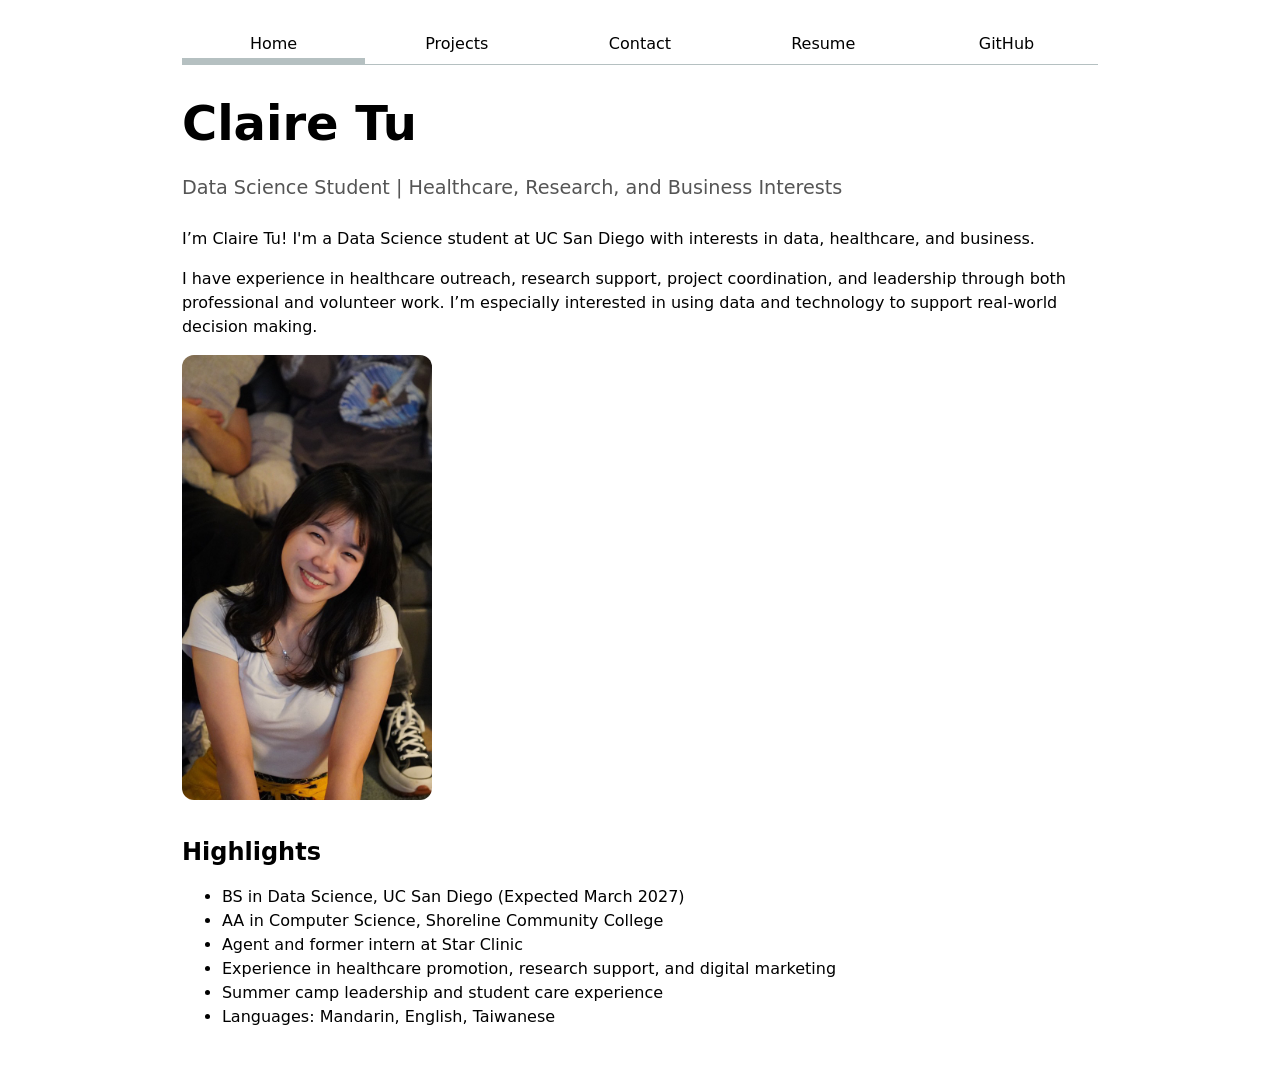
==== index.html @ 76fdfb9a "update reseme version" ====
<!DOCTYPE html>
<html lang="en">
<head>
    <meta charset="UTF-8">
    <meta name="viewport" content="width=device-width, initial-scale=1.0">
    <title>Claire: Personal site and portfolio</title>
    <link rel="stylesheet" href="style.css">
</head>
<body>
    <!--
    Title Section //-->
    <nav>
        <a href="./" class="current">Home</a>
        <a href="projects/">Projects</a>
        <a href="contact/">Contact</a>
        <a href="resume/">Resume</a>
        <a href="https://github.com/ctu-tls" target="_blank">GitHub</a>
    </nav>
    
    <!--
    Content //-->

    <h1>Claire Tu</h1>
    <p class="subtitle">Data Science Student | Healthcare, Research, and Business Interests</p>

    <p>I’m Claire Tu! I'm a Data Science student at UC San Diego with interests in data, healthcare, and business.</p>

    <p>I have experience in healthcare outreach, research support, project coordination, and leadership through both professional and volunteer work. 
        I’m especially interested in using data and technology to support real-world decision making. </p>

    <img src="image/claire_photo.jpg" alt="A photo of me on my 19th birthday.", width="250">

    
    <section>
    <h2>Highlights</h2>
    <ul>
        <li>BS in Data Science, UC San Diego (Expected March 2027)</li>
        <li>AA in Computer Science, Shoreline Community College</li>
        <li>Agent and former intern at Star Clinic</li>
        <li>Experience in healthcare promotion, research support, and digital marketing</li>
        <li>Summer camp leadership and student care experience</li>
        <li>Languages: Mandarin, English, Taiwanese</li>
    </ul>
</section>

</body>
</html>
---- style.css ----
body {
  font: 100%/1.5 system-ui;
  max-width: 90ch;
  margin-inline: auto;
  padding: 1rem;
}

html {
  --color-accent: oklch(65% 50% 0);
  accent-color: var(--color-accent);
}

h1, h2, h3, h4, h5, h6 {
  line-height: 1.1;
  text-wrap: balance;
}

h1 {
  font-size: 300%;
}

nav {
  display: flex;
  margin-bottom: 1.5rem;
  border-bottom: 1px solid oklch(80% 3% 200);
}

nav a {
  flex: 1;
  text-decoration: none;
  color: inherit;
  text-align: center;
  padding: 0.5em;
}

nav a.current {
  border-bottom: 0.4em solid oklch(80% 3% 200);
  padding-bottom: 0.1em;
}

nav a:hover {
  border-bottom: 0.4em solid var(--color-accent);
  background-color: oklch(from var(--color-accent) 95% 5% h);
}
img {
  border-radius: 12px;
}

form {
  display: grid;
  grid-template-columns: auto 1fr;
  gap: 1em;
}

form label {
  display: grid;
  grid-template-columns: subgrid;
  grid-column: 1 / -1;
}

form button {
  grid-column: 1 / -1;
  justify-self: start;
}

input,
textarea {
  font: inherit;
}
button {
  font: inherit;
  padding: 0.6em 1.2em;
  border: none;
  border-radius: 0.5em;
  background: var(--color-accent);
  color: white;
}


.projects {
  display: grid;
  grid-template-columns: repeat(auto-fill, minmax(15em, 1fr));
  gap: 1em;
}

.projects article {
  display: grid;
  grid-template-rows: subgrid;
  grid-row: span 3;
  gap: 1em;
  padding: 1em;
  border: 1px solid oklch(85% 2% 200);
  border-radius: 0.75rem;
}

.projects h2 {
  margin: 0;
}

.projects img {
  width: 100%;
  height: auto;
}

section {
  margin-block: 2rem;
}

.resume-section h2 {
  border-bottom: 2px solid oklch(85% 2% 200);
  padding-bottom: 0.3rem;
}

.resume-item {
  margin-block: 1rem;
}

.resume-item h3 {
  margin-bottom: 0.2rem;
}

.resume-item p {
  margin: 0.2rem 0;
}

.subtitle {
  font-size: 1.2rem;
  color: #555;
  margin-top: -0.5rem;
  margin-bottom: 1.5rem;
}
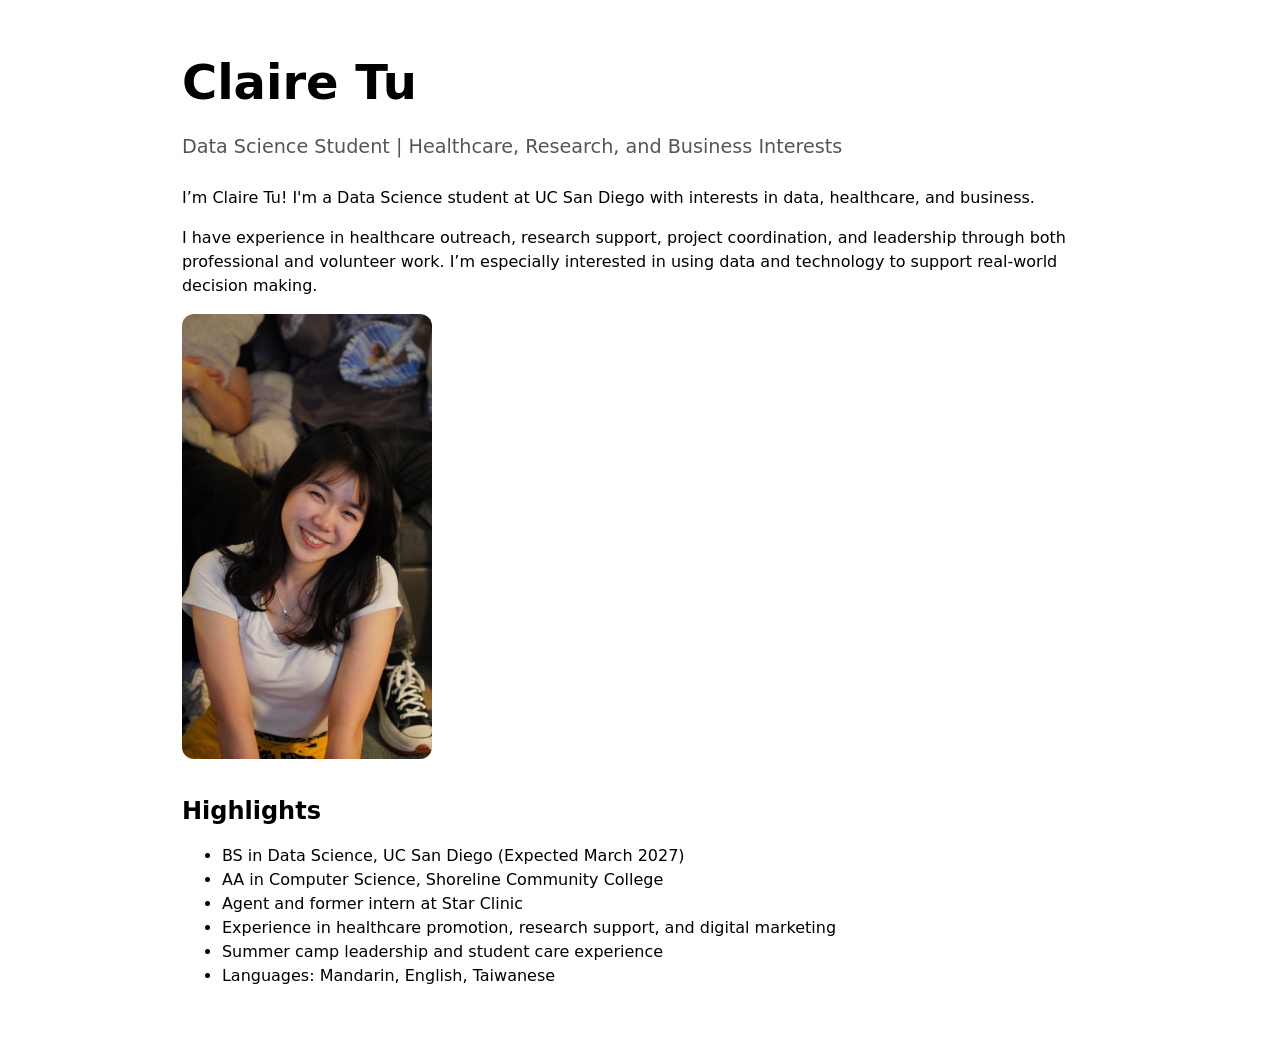
==== commit 5ba141d3: "delete <nav> s across all html" ====
--- a/index.html
+++ b/index.html
@@ -6,16 +6,19 @@
     <title>Claire: Personal site and portfolio</title>
     <link rel="stylesheet" href="style.css">
 </head>
+
+
 <body>
+    <script type="module" src="global.js"></script>
     <!--
     Title Section //-->
-    <nav>
-        <a href="./" class="current">Home</a>
-        <a href="projects/">Projects</a>
-        <a href="contact/">Contact</a>
-        <a href="resume/">Resume</a>
+    <!-- <nav>
+        <a href="/portfolio/" class="current">Home</a>
+        <a href="/portfolio/projects/">Projects</a>
+        <a href="/portfolio/contact/">Contact</a>
+        <a href="/portfolio/resume/">Resume</a>
         <a href="https://github.com/ctu-tls" target="_blank">GitHub</a>
-    </nav>
+    </nav> -->
     
     <!--
     Content //-->
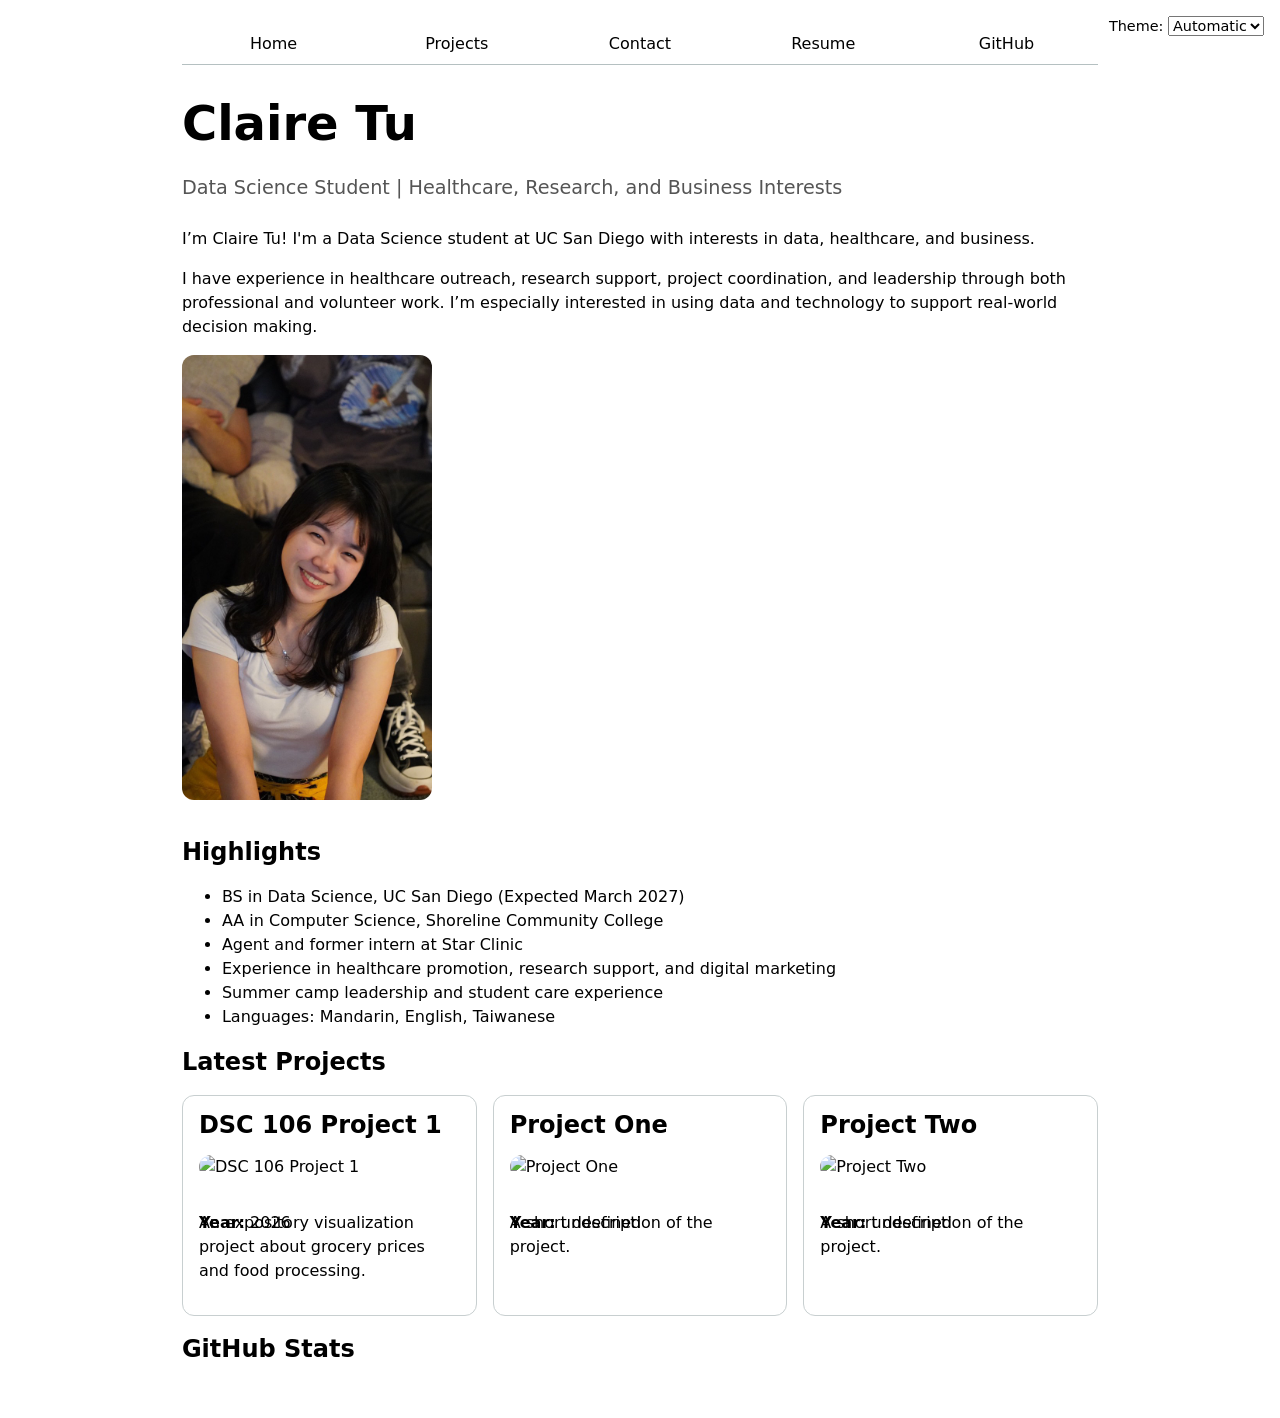
==== commit 8115efde: "update" ====
--- a/index.html
+++ b/index.html
@@ -44,7 +44,17 @@
         <li>Summer camp leadership and student care experience</li>
         <li>Languages: Mandarin, English, Taiwanese</li>
     </ul>
+
+    <h2>Latest Projects</h2>
+    <div class="projects"></div>
+
+    <h2>GitHub Stats</h2>
+    <div id="profile-stats"></div>
+
+    <script src="global.js" type="module"></script>
+    <script src="index.js" type="module" defer></script>
 </section>
+
 
 </body>
 </html>
--- a/style.css
+++ b/style.css
@@ -5,9 +5,26 @@
   padding: 1rem;
 }
 
+/* html {
+  --color-accent: oklch(65% 50% 0);
+  accent-color: var(--color-accent);
+} */
+
 html {
   --color-accent: oklch(65% 50% 0);
   accent-color: var(--color-accent);
+  color-scheme: light dark;
+}
+
+.color-scheme {
+  position: absolute;
+  top: 1rem;
+  right: 1rem;
+  font-size: 0.9rem;
+}
+
+.color-scheme select {
+  font: inherit;
 }
 
 h1, h2, h3, h4, h5, h6 {
@@ -33,15 +50,42 @@
   padding: 0.5em;
 }
 
+nav a {
+  flex: 1;
+  text-decoration: none;
+  color: inherit;
+  text-align: center;
+  padding: 0.5em;
+  transition: all 0.2s ease;
+}
+
+/* Light / automatic default */
 nav a.current {
-  border-bottom: 0.4em solid oklch(80% 3% 200);
-  padding-bottom: 0.1em;
+  border-bottom: 0.4em solid var(--color-accent);
+  background-color: var(--color-accent);
+  color: black;
 }
 
 nav a:hover {
   border-bottom: 0.4em solid var(--color-accent);
-  background-color: oklch(from var(--color-accent) 95% 5% h);
+  background-color: color-mix(in oklch, var(--color-accent), white 20%);
+  color: black;
 }
+
+/* When your dropdown sets html style="color-scheme: dark" */
+html[style*="color-scheme: dark"] nav a.current {
+  background-color: transparent;
+  border-bottom: 0.4em solid white;
+  color: white;
+}
+
+html[style*="color-scheme: dark"] nav a:hover {
+  background-color: white;
+  border-bottom: 0.4em solid white;
+  color: black;
+}
+
+
 img {
   border-radius: 12px;
 }
@@ -125,7 +169,25 @@
 
 .subtitle {
   font-size: 1.2rem;
-  color: #555;
+  color: color-mix(in oklch, canvastext 55%, canvas 45%);
   margin-top: -0.5rem;
   margin-bottom: 1.5rem;
 }
+
+#profile-stats dl {
+  display: grid;
+  grid-template-columns: repeat(4, 1fr);
+  gap: 1em;
+  text-align: center;
+  padding: 1em;
+  border: 1px solid oklch(85% 2% 200);
+  border-radius: 0.75rem;
+}
+
+#profile-stats dt {
+  font-weight: bold;
+}
+
+#profile-stats dd {
+  margin: 0;
+}
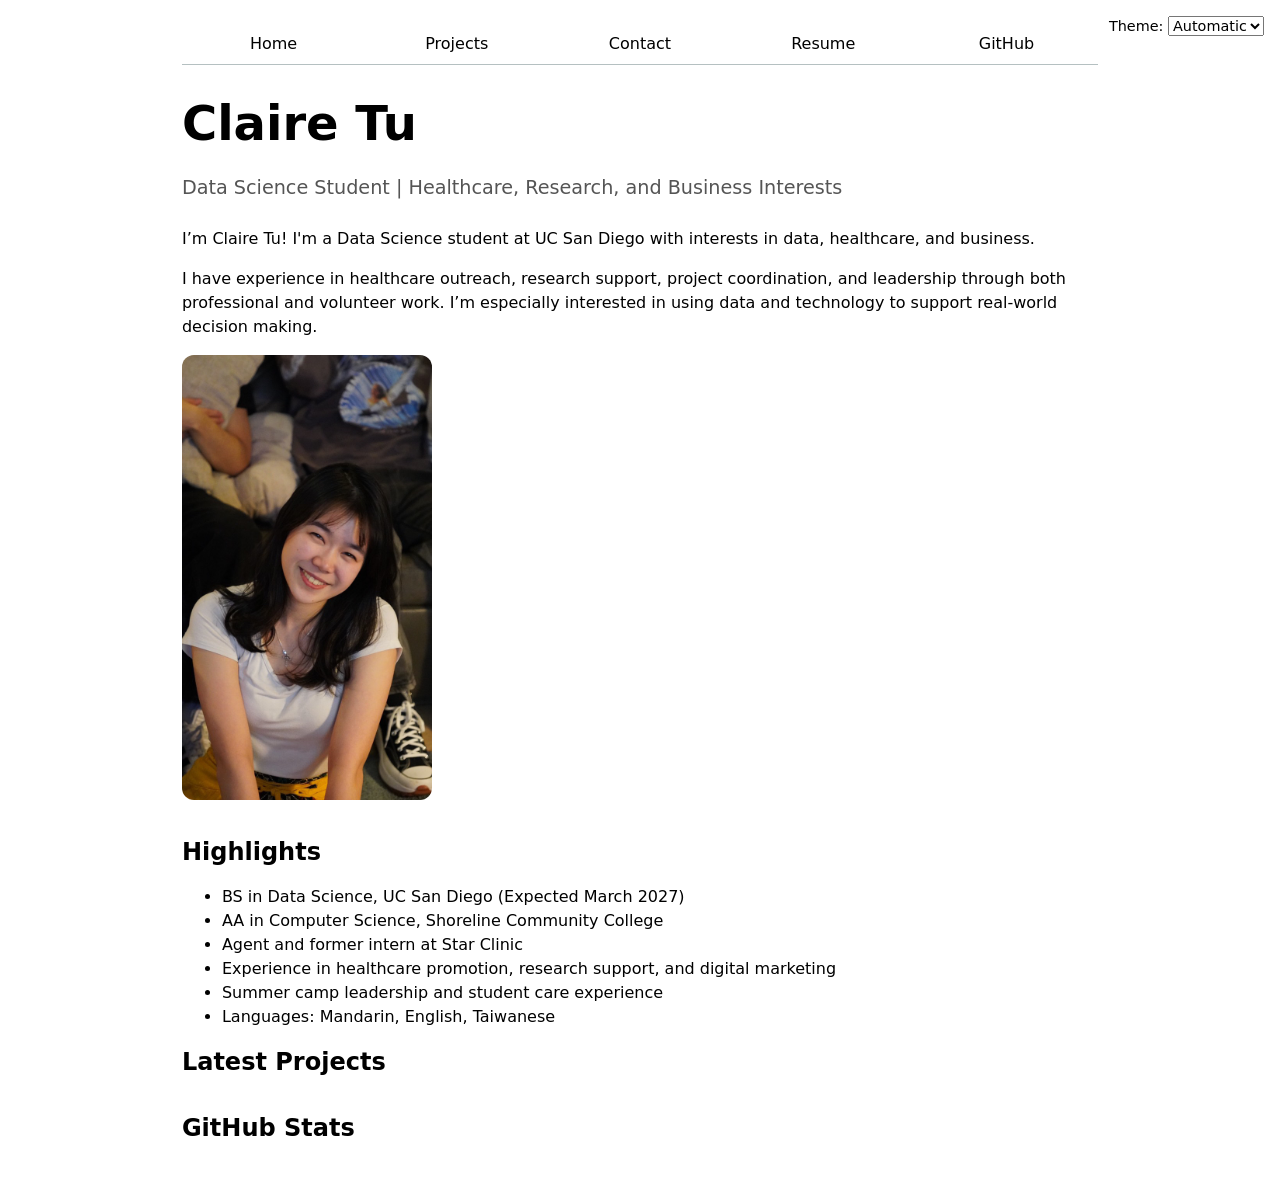
==== commit 0b0e3911: "update" ====
--- a/index.html
+++ b/index.html
@@ -52,7 +52,7 @@
     <div id="profile-stats"></div>
 
     <script src="global.js" type="module"></script>
-    <script src="index.js" type="module" defer></script>
+    <script src="index.js" type="module"></script>
 </section>
 
 
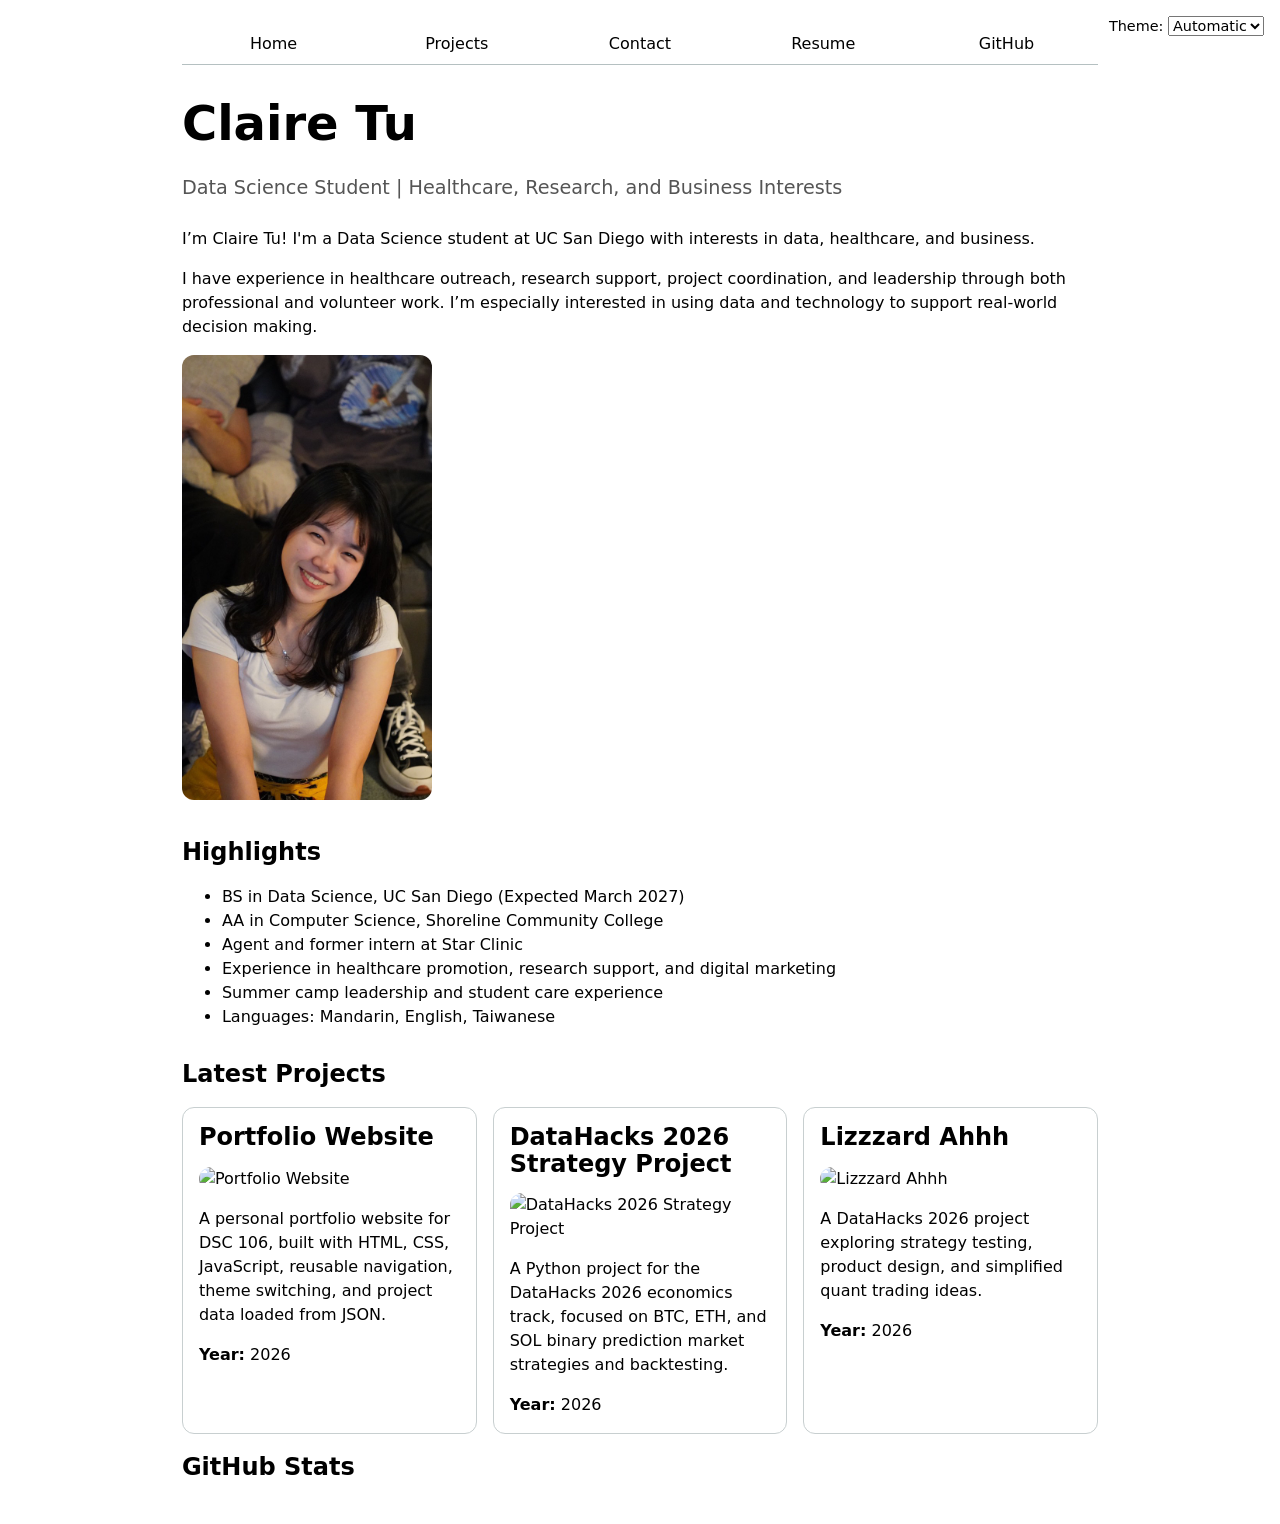
==== commit eaf594bf: "upfdate" ====
--- a/index.html
+++ b/index.html
@@ -1,62 +1,45 @@
 <!DOCTYPE html>
 <html lang="en">
 <head>
-    <meta charset="UTF-8">
-    <meta name="viewport" content="width=device-width, initial-scale=1.0">
-    <title>Claire: Personal site and portfolio</title>
-    <link rel="stylesheet" href="style.css">
+  <meta charset="UTF-8">
+  <meta name="viewport" content="width=device-width, initial-scale=1.0">
+  <title>Claire: Personal site and portfolio</title>
+  <link rel="stylesheet" href="style.css">
 </head>
 
+<body>
+  <h1>Claire Tu</h1>
 
-<body>
-    <script type="module" src="global.js"></script>
-    <!--
-    Title Section //-->
-    <!-- <nav>
-        <a href="/portfolio/" class="current">Home</a>
-        <a href="/portfolio/projects/">Projects</a>
-        <a href="/portfolio/contact/">Contact</a>
-        <a href="/portfolio/resume/">Resume</a>
-        <a href="https://github.com/ctu-tls" target="_blank">GitHub</a>
-    </nav> -->
-    
-    <!--
-    Content //-->
+  <p class="subtitle">Data Science Student | Healthcare, Research, and Business Interests</p>
 
-    <h1>Claire Tu</h1>
-    <p class="subtitle">Data Science Student | Healthcare, Research, and Business Interests</p>
+  <p>I’m Claire Tu! I'm a Data Science student at UC San Diego with interests in data, healthcare, and business.</p>
 
-    <p>I’m Claire Tu! I'm a Data Science student at UC San Diego with interests in data, healthcare, and business.</p>
+  <p>
+    I have experience in healthcare outreach, research support, project coordination, and leadership through both professional and volunteer work.
+    I’m especially interested in using data and technology to support real-world decision making.
+  </p>
 
-    <p>I have experience in healthcare outreach, research support, project coordination, and leadership through both professional and volunteer work. 
-        I’m especially interested in using data and technology to support real-world decision making. </p>
+  <img src="image/claire_photo.jpg" alt="A photo of me on my 19th birthday." width="250">
 
-    <img src="image/claire_photo.jpg" alt="A photo of me on my 19th birthday.", width="250">
-
-    
-    <section>
+  <section>
     <h2>Highlights</h2>
     <ul>
-        <li>BS in Data Science, UC San Diego (Expected March 2027)</li>
-        <li>AA in Computer Science, Shoreline Community College</li>
-        <li>Agent and former intern at Star Clinic</li>
-        <li>Experience in healthcare promotion, research support, and digital marketing</li>
-        <li>Summer camp leadership and student care experience</li>
-        <li>Languages: Mandarin, English, Taiwanese</li>
+      <li>BS in Data Science, UC San Diego (Expected March 2027)</li>
+      <li>AA in Computer Science, Shoreline Community College</li>
+      <li>Agent and former intern at Star Clinic</li>
+      <li>Experience in healthcare promotion, research support, and digital marketing</li>
+      <li>Summer camp leadership and student care experience</li>
+      <li>Languages: Mandarin, English, Taiwanese</li>
     </ul>
+  </section>
 
-    <h2>Latest Projects</h2>
-    <div class="projects"></div>
+  <h2>Latest Projects</h2>
+  <div class="projects"></div>
 
-    <h2>GitHub Stats</h2>
-    <div id="profile-stats"></div>
+  <h2>GitHub Stats</h2>
+  <div id="profile-stats"></div>
 
-    <script src="global.js" type="module"></script>
-    <script src="index.js" type="module"></script>
-</section>
-
-
+  <script src="global.js" type="module"></script>
+  <script src="index.js" type="module"></script>
 </body>
-</html>
-
-
+</html>
--- a/style.css
+++ b/style.css
@@ -128,13 +128,16 @@
 }
 
 .projects article {
-  display: grid;
-  grid-template-rows: subgrid;
-  grid-row: span 3;
+  display: flex;
+  flex-direction: column;
   gap: 1em;
   padding: 1em;
   border: 1px solid oklch(85% 2% 200);
   border-radius: 0.75rem;
+}
+
+.projects article p {
+  margin: 0;
 }
 
 .projects h2 {
